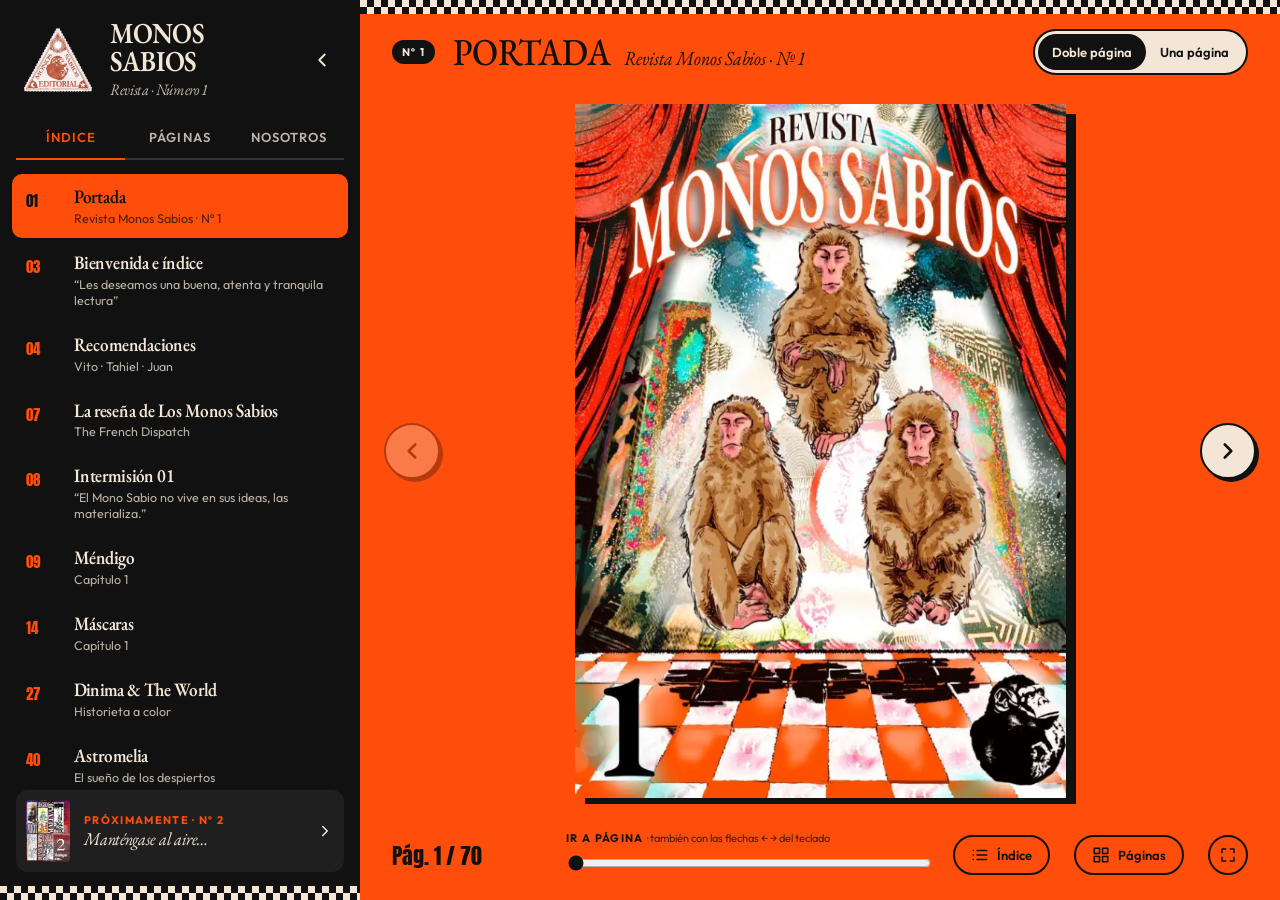
==== index.html @ 13ccc961 "Actualización Monos Sabios" ====
<!doctype html>
<html lang="es">
<head>
<meta charset="utf-8">
<meta name="viewport" content="width=device-width, initial-scale=1">
<title>Monos Sabios — Revista Nº 1</title>
<meta name="description" content="Revista Monos Sabios Nº 1: recomendaciones, historietas, cuentos y más. Leela online.">
<link rel="icon" type="image/png" href="img/logo.png">
<link rel="preconnect" href="https://fonts.googleapis.com">
<link rel="stylesheet" href="https://fonts.googleapis.com/css2?family=Anton&family=EB+Garamond:ital,wght@0,400;0,500;0,600;0,700;1,400;1,500&family=Outfit:wght@300;400;500;600;700&display=swap">
<link rel="stylesheet" href="styles.css">
</head>
<body>
<div class="app" id="app">
  <div class="backdrop" id="backdrop"></div>
  <aside class="sb" id="sb" aria-label="Índice de la revista">
    <div class="sb-head">
      <img src="img/logo.png" alt="Sello Monos Sabios Editorial">
      <div class="brand"><b class="editorial-heading"><span class="compressed-heading">MONOS SABIOS</span></b><i class="editorial-heading"><span class="compressed-heading">Revista · Número 1</span></i></div>
      <button class="iconbtn" id="closeSb" aria-label="Ocultar panel">
        <svg width="22" height="22" viewBox="0 0 24 24" fill="none" stroke="currentColor" stroke-width="2" stroke-linecap="round" stroke-linejoin="round"><path d="M15 18l-6-6 6-6"/></svg>
      </button>
    </div>
    <div class="tabs" role="tablist">
      <button class="tab" role="tab" data-tab="indice" aria-selected="true">Índice</button>
      <button class="tab" role="tab" data-tab="paginas" aria-selected="false">Páginas</button>
      <button class="tab" role="tab" data-tab="nosotros" aria-selected="false">Nosotros</button>
    </div>
    <div class="panel" id="p-indice" role="tabpanel"></div>
    <div class="panel" id="p-paginas" role="tabpanel" hidden><div class="grid" id="grid"></div></div>
    <div class="panel" id="p-nosotros" role="tabpanel" hidden>
      <div class="about">
        <p class="lead editorial-heading"><span class="compressed-heading">Recomendaciones, historietas, cuentos y más — hechos a mano por una editorial independiente.</span></p>
        <p>Esta primera edición fue escrita, dibujada, diseñada y planificada por los tres monos fundadores: <b>Tahiel González Leis</b>, <b>Vito Fortino Blanco</b> y <b>Juan Cruz Arias Pereyra</b>, con la ayuda de Eugenio y Giovanna Colliní.</p>
        <p>Concebida en el “Hábitat” entre febrero y junio de 2026.</p>
        <div class="card">
          <h3 class="editorial-heading"><span class="compressed-heading">Convocatoria abierta pronto</span></h3>
          <div>En las próximas ediciones habrá más artistas. ¿Querés publicar en el Nº 2?</div>
          <a href="#">[LINK AL FORMULARIO] →</a>
        </div>
        <div style="display:flex;flex-direction:column;gap:6px">
          <div class="label">Contacto</div>
          <a href="#">[@INSTAGRAM]</a>
          <a href="#">[EMAIL DE CONTACTO]</a>
        </div>
      </div>
    </div>
    <button class="teaser" id="teaser">
      <img src="" alt="" id="teaserImg">
      <span style="flex-grow:1"><small>Próximamente · Nº 2</small><em class="editorial-heading"><span class="compressed-heading compressed-heading--inline">Manténgase al aire…</span></em></span>
      <svg width="18" height="18" viewBox="0 0 24 24" fill="none" stroke="currentColor" stroke-width="2" stroke-linecap="round" stroke-linejoin="round"><path d="M9 18l6-6-6-6"/></svg>
    </button>
    <div class="checker"></div>
  </aside>

  <main>
    <div class="checker"></div>
    <header class="top">
      <button class="iconbtn open-sb" id="openSb" aria-label="Mostrar índice">
        <svg width="22" height="22" viewBox="0 0 24 24" fill="none" stroke="currentColor" stroke-width="2" stroke-linecap="round"><path d="M4 6h16M4 12h16M4 18h16"/></svg>
      </button>
      <span class="kind" id="kind"></span>
      <div class="titles"><h1 class="editorial-heading" id="title"><span class="compressed-heading compressed-heading--inline" id="titleText"></span></h1><span class="editorial-heading" id="by"><span class="compressed-heading compressed-heading--inline" id="byText"></span></span></div>
      <div class="seggroup" role="group" aria-label="Vista">
        <button class="seg" id="mDouble" aria-pressed="true">Doble página</button>
        <button class="seg" id="mSingle" aria-pressed="false">Una página</button>
      </div>
    </header>
    <section class="stage" id="stage">
      <button class="arrow" id="prev" aria-label="Página anterior">
        <svg width="26" height="26" viewBox="0 0 24 24" fill="none" stroke="currentColor" stroke-width="2.4" stroke-linecap="round" stroke-linejoin="round"><path d="M15 18l-6-6 6-6"/></svg>
      </button>
      <div class="stage-in magazine-viewport" id="stageIn">
        <div class="magazine-transform-layer" id="zoomLayer"><div class="book" id="book"></div></div>
        <button class="zoom-badge" id="zoomBadge" hidden aria-label="Volver al 100%" title="Volver al 100%">100%</button>
      </div>
      <div class="fs-bar" id="fsBar">
        <button class="fs-exit" id="fsExit" aria-label="Salir de pantalla completa" title="Salir de pantalla completa (Esc)">
          <svg width="20" height="20" viewBox="0 0 24 24" fill="none" stroke="currentColor" stroke-width="2" stroke-linecap="round" stroke-linejoin="round"><path d="M9 4v5H4M15 4v5h5M9 20v-5H4M15 20v-5h5"/></svg>
        </button>
      </div>
      <button class="arrow" id="next" aria-label="Página siguiente">
        <svg width="26" height="26" viewBox="0 0 24 24" fill="none" stroke="currentColor" stroke-width="2.4" stroke-linecap="round" stroke-linejoin="round"><path d="M9 18l6-6-6-6"/></svg>
      </button>
    </section>
    <footer class="bottom">
      <div class="counter" id="counter"></div>
      <div class="scrub">
        <label for="range">Ir a página <span style="font-weight:400;letter-spacing:0;text-transform:none;opacity:.75">· también con las flechas ← → del teclado</span></label>
        <input id="range" type="range" min="1" step="1" value="1">
      </div>
      <button class="ghost" id="bIndice">
        <svg width="18" height="18" viewBox="0 0 24 24" fill="none" stroke="currentColor" stroke-width="2" stroke-linecap="round"><path d="M8 6h13M8 12h13M8 18h13M3 6h.01M3 12h.01M3 18h.01"/></svg>Índice
      </button>
      <button class="ghost" id="bPaginas">
        <svg width="18" height="18" viewBox="0 0 24 24" fill="none" stroke="currentColor" stroke-width="2" stroke-linejoin="round"><rect x="3" y="3" width="7" height="7"/><rect x="14" y="3" width="7" height="7"/><rect x="3" y="14" width="7" height="7"/><rect x="14" y="14" width="7" height="7"/></svg>Páginas
      </button>
      <button class="ghost fs-btn" id="fsBtn" aria-label="Pantalla completa" title="Pantalla completa (F)">
        <svg width="18" height="18" viewBox="0 0 24 24" fill="none" stroke="currentColor" stroke-width="2" stroke-linecap="round" stroke-linejoin="round"><path d="M4 9V4h5M20 9V4h-5M4 15v5h5M20 15v5h-5"/></svg>
      </button>
    </footer>
  </main>
</div>

<script src="script.js"></script>
</body>
</html>
---- styles.css ----
:root{--naranja:#FF4D0B;--tinta:#111;--crema:#F4E6D6;--gris:#1f1f1f;--sb:360px;
  /* Tipografía editorial (títulos y subtítulos) */
  --heading-font:'EB Garamond',Georgia,'Times New Roman',serif;
  --heading-compress:0.9;          /* compresión horizontal de los títulos (scaleX) */
  --heading-tracking:-0.02em;      /* interletrado de los títulos */
}
/* ---------- títulos editoriales ---------- */
.editorial-heading{font-family:var(--heading-font);letter-spacing:var(--heading-tracking);font-synthesis:none}
/* El texto se comprime en un span interno; la caja exterior conserva el layout.
   Variante bloque: el span mide 100%/compresión y al escalarse ocupa exactamente el ancho disponible,
   así el texto corta línea en el lugar correcto. */
.compressed-heading{display:block;width:calc(100% / var(--heading-compress));transform:scaleX(var(--heading-compress));transform-origin:left center}
/* Variante en línea (títulos de una línea junto a otros elementos): el JS ajusta margin-right
   para que no quede hueco a la derecha. */
.compressed-heading--inline{display:inline-block;width:auto;max-width:none}
.compressed-heading--center{transform-origin:center center;margin-left:calc((100% - 100% / var(--heading-compress)) / 2)}
*{box-sizing:border-box}
html,body{margin:0;height:100%}
body{background:var(--naranja);color:var(--tinta);font-family:Outfit,Helvetica,Arial,sans-serif;overflow:hidden}
button{font-family:inherit;cursor:pointer}
a{color:var(--naranja)}a:hover{color:#ff7a45}
.checker{background:repeating-conic-gradient(var(--tinta) 0 25%,var(--crema) 0 50%) 0 0/14px 14px;height:14px;flex-shrink:0}
.app{display:flex;height:100vh;height:100dvh}

/* ---------- panel lateral ---------- */
.sb{width:var(--sb);flex-shrink:0;background:var(--tinta);color:var(--crema);display:flex;flex-direction:column;transition:margin-left .3s ease;z-index:20}
.app.closed .sb{margin-left:calc(var(--sb) * -1)}
.sb-head{display:flex;align-items:center;gap:14px;padding:20px 16px 16px 20px}
.sb-head img{width:76px;height:76px;object-fit:contain}
.brand{flex-grow:1}
.brand b{display:block;font-family:var(--heading-font);font-weight:600;font-size:29px;line-height:.95;text-transform:uppercase}
.brand i{display:block;font-family:var(--heading-font);font-size:16px;color:#c9bdb0;margin-top:4px}
.iconbtn{width:44px;height:44px;border:0;border-radius:10px;background:transparent;color:var(--crema);display:flex;align-items:center;justify-content:center;flex-shrink:0}
.iconbtn:hover{background:#262626}
.tabs{display:flex;padding:0 16px}
.tab{flex:1;height:44px;border:0;border-bottom:2px solid #333;background:transparent;color:#bdb3a8;font-size:13px;font-weight:600;letter-spacing:.08em;text-transform:uppercase}
.tab:hover{color:var(--crema)}
.tab[aria-selected=true]{color:var(--naranja);border-bottom-color:var(--naranja)}
.panel{flex-grow:1;overflow-y:auto;padding:14px 12px 16px;scrollbar-width:thin;scrollbar-color:var(--naranja) #1c1c1c}
.panel[hidden]{display:none}
.sec{display:flex;gap:14px;align-items:flex-start;width:100%;text-align:left;padding:12px 14px;border:0;border-radius:10px;background:transparent;color:var(--crema);margin-bottom:2px}
.sec:hover{background:var(--gris)}
.sec.on{background:var(--naranja);color:var(--tinta)}
.sec .num{font-family:Anton,Impact,sans-serif;font-size:15px;min-width:34px;color:var(--naranja);padding-top:3px}
.sec.on .num{color:var(--tinta)}
.sec .t{display:block;font-family:var(--heading-font);font-size:19px;font-weight:600;line-height:1.15}
.sec .by{display:block;font-size:12.5px;opacity:.75;margin-top:2px}
.grid{display:grid;grid-template-columns:repeat(3,minmax(0,1fr));gap:10px;padding:0 4px}
.th{position:relative;padding:0;border:2px solid transparent;border-radius:6px;background:#1c1c1c;overflow:hidden;aspect-ratio:321/454}
.th:hover{border-color:#8a8078}
.th.on{border-color:var(--naranja)}
.th img{width:100%;height:100%;object-fit:cover;display:block}
.th span{position:absolute;left:4px;bottom:4px;background:var(--tinta);color:var(--crema);font-size:10px;font-weight:600;padding:1px 5px;border-radius:4px}
.th.on span{background:var(--naranja);color:var(--tinta)}
.about{display:flex;flex-direction:column;gap:16px;padding:6px 10px;font-size:15px;line-height:1.55;color:#e6dbcf}
.about p{margin:0}
.about .lead{font-family:var(--heading-font);font-size:23px;line-height:1.25;color:var(--crema)}
.about b{color:var(--crema)}
.card{border:1px solid var(--naranja);border-radius:12px;padding:16px;display:flex;flex-direction:column;gap:8px}
.card h3{margin:0;font-family:var(--heading-font);font-weight:700;font-size:21px;line-height:1.1;color:var(--naranja);text-transform:uppercase}
.label{font-size:12px;letter-spacing:.1em;text-transform:uppercase;color:#9c9186;font-weight:600}
.teaser{margin:0 16px 14px;display:flex;align-items:center;gap:14px;padding:10px;border:0;border-radius:12px;background:var(--gris);color:var(--crema);text-align:left}
.teaser:hover{background:#2a2a2a}
.teaser img{width:44px;height:62px;object-fit:cover;border-radius:4px}
.teaser small{display:block;font-size:11px;letter-spacing:.12em;text-transform:uppercase;color:var(--naranja);font-weight:700}
.teaser em{font-family:var(--heading-font);font-size:18px}

/* ---------- lector ---------- */
main{flex-grow:1;min-width:0;display:flex;flex-direction:column;position:relative}
.top{height:76px;flex-shrink:0;display:flex;align-items:center;gap:18px;padding:0 32px}
.open-sb{display:none;background:var(--tinta)}
.app.closed .open-sb{display:flex}
.kind{background:var(--tinta);color:var(--crema);font-size:11px;font-weight:700;letter-spacing:.12em;text-transform:uppercase;padding:5px 10px;border-radius:999px;white-space:nowrap}
.titles{display:flex;align-items:baseline;gap:14px;flex-grow:1;min-width:0}
.titles h1{margin:0;font-family:var(--heading-font);font-weight:500;font-size:38px;line-height:1;white-space:nowrap;text-transform:uppercase}
.titles > span{font-family:var(--heading-font);font-style:italic;font-size:20px;white-space:nowrap;overflow:hidden;text-overflow:ellipsis;min-width:0}
.seggroup{display:flex;background:var(--crema);border:2px solid var(--tinta);border-radius:999px;padding:3px;flex-shrink:0}
.seg{height:36px;padding:0 14px;border:0;background:transparent;color:var(--tinta);font-size:13px;font-weight:600;border-radius:999px}
.seg[aria-pressed=true]{background:var(--tinta);color:var(--crema)}
.stage{flex-grow:1;min-height:0;display:flex;align-items:center;justify-content:center;gap:28px;padding:8px 24px 12px}
.arrow{width:56px;height:56px;border-radius:50%;border:2px solid var(--tinta);background:var(--crema);color:var(--tinta);display:flex;align-items:center;justify-content:center;flex-shrink:0;box-shadow:3px 3px 0 var(--tinta)}
.arrow:hover:not(:disabled){background:var(--tinta);color:var(--crema)}
.arrow:disabled{opacity:.3;cursor:default}
.stage-in{flex-grow:1;align-self:stretch;min-width:0;display:flex;align-items:center;justify-content:center}
/* ---------- visor con zoom ---------- */
.magazine-viewport{position:relative;overflow:hidden;touch-action:pan-y}
.magazine-transform-layer{transform-origin:50% 50%;transition:transform var(--zoom-ms,150ms) ease-out;will-change:transform}
.magazine-viewport.dragging .magazine-transform-layer{transition:none}
.magazine-viewport.zoomed .pg{cursor:grab}
.magazine-viewport.dragging .pg{cursor:grabbing}
.pg img{-webkit-user-drag:none;user-select:none}
.zoom-badge{position:absolute;right:10px;bottom:10px;z-index:2;height:28px;padding:0 10px;border:2px solid var(--tinta);border-radius:999px;background:var(--crema);color:var(--tinta);font-size:12px;font-weight:700;box-shadow:2px 2px 0 var(--tinta)}
.zoom-badge:hover{background:var(--tinta);color:var(--crema)}
.zoom-badge[hidden]{display:none}
.book{display:flex;gap:2px;background:var(--tinta);box-shadow:10px 10px 0 var(--tinta)}
.pg{padding:0;border:0;background:#fff;display:block;flex-shrink:0}
.pg img{width:100%;height:100%;object-fit:cover;display:block}
.book.flip{animation:flip .28s ease}
@keyframes flip{from{opacity:.25;transform:scale(.985)}to{opacity:1;transform:none}}
.bottom{height:84px;flex-shrink:0;display:flex;align-items:center;gap:24px;padding:0 32px 6px}
.counter{font-family:Anton,Impact,sans-serif;font-size:22px;min-width:150px;white-space:nowrap}
.scrub{flex-grow:1;display:flex;flex-direction:column;gap:2px}
.scrub label{font-size:11px;font-weight:700;letter-spacing:.12em;text-transform:uppercase}
.scrub input{width:100%;accent-color:var(--tinta);height:28px;cursor:pointer}
.ghost{height:40px;padding:0 16px;border:2px solid var(--tinta);border-radius:999px;background:transparent;color:var(--tinta);font-size:13px;font-weight:600;display:flex;align-items:center;gap:8px;white-space:nowrap}
.ghost:hover{background:var(--tinta);color:var(--crema)}
.hint{position:absolute;right:32px;bottom:84px;font-size:12px;opacity:.7}
.backdrop{display:none}
.fs-btn{width:40px;padding:0;justify-content:center;flex-shrink:0}

/* ---------- pantalla completa (se aplica a #stage) ---------- */
.fs-bar{display:none}
.stage.is-fullscreen{position:fixed;inset:0;width:100vw;height:100vh;height:100dvh;z-index:100;background:var(--naranja);padding:16px;gap:0}
.stage:fullscreen{width:100vw;height:100vh}
.stage.is-fullscreen .stage-in{align-self:stretch;height:100%}
.stage.is-fullscreen .arrow{position:absolute;top:50%;margin-top:-28px;z-index:3}
.stage.is-fullscreen #prev{left:18px}
.stage.is-fullscreen #next{right:18px}
.stage.is-fullscreen .fs-bar{display:flex;position:absolute;top:14px;right:16px;z-index:3;align-items:center;gap:10px}
.fs-exit{width:44px;height:44px;border-radius:50%;border:2px solid var(--tinta);background:var(--crema);color:var(--tinta);display:flex;align-items:center;justify-content:center;box-shadow:3px 3px 0 var(--tinta)}
.fs-exit:hover{background:var(--tinta);color:var(--crema)}
.stage.is-fullscreen .arrow,.stage.is-fullscreen .fs-bar,.stage.is-fullscreen .zoom-badge{transition:opacity .35s ease}
.stage.is-fullscreen.fs-idle .arrow,.stage.is-fullscreen.fs-idle .fs-bar,.stage.is-fullscreen.fs-idle .zoom-badge{opacity:0;pointer-events:none}

/* ---------- celular / tablet ---------- */
@media (max-width: 900px){
  body{overflow:auto}
  .sb{position:fixed;inset:0 auto 0 0;width:min(88vw,360px);margin-left:0;transform:translateX(-100%);transition:transform .3s ease}
  .app.mob-open .sb{transform:none}
  .app.mob-open .backdrop{display:block;position:fixed;inset:0;background:rgba(0,0,0,.55);z-index:15}
  .app.closed .sb{margin-left:0}
  .open-sb{display:flex !important}
  .top{height:auto;padding:12px 14px;flex-wrap:wrap;gap:10px}
  .titles{flex-basis:100%;order:3;flex-direction:column;gap:2px}
  .titles h1{font-size:30px;white-space:normal}
  .titles > span{font-size:17px}
  .seggroup{margin-left:auto}
  .seg{height:32px;padding:0 10px;font-size:12px}
  .stage{gap:10px;padding:6px 10px}
  .arrow{width:44px;height:44px}
  .book{box-shadow:6px 6px 0 var(--tinta)}
  .bottom{height:auto;flex-wrap:wrap;gap:12px;padding:10px 14px 16px}
  .counter{min-width:0;font-size:18px}
  .scrub{flex-basis:100%;order:3}
  .ghost{height:36px;padding:0 12px}
  .hint{display:none}
}
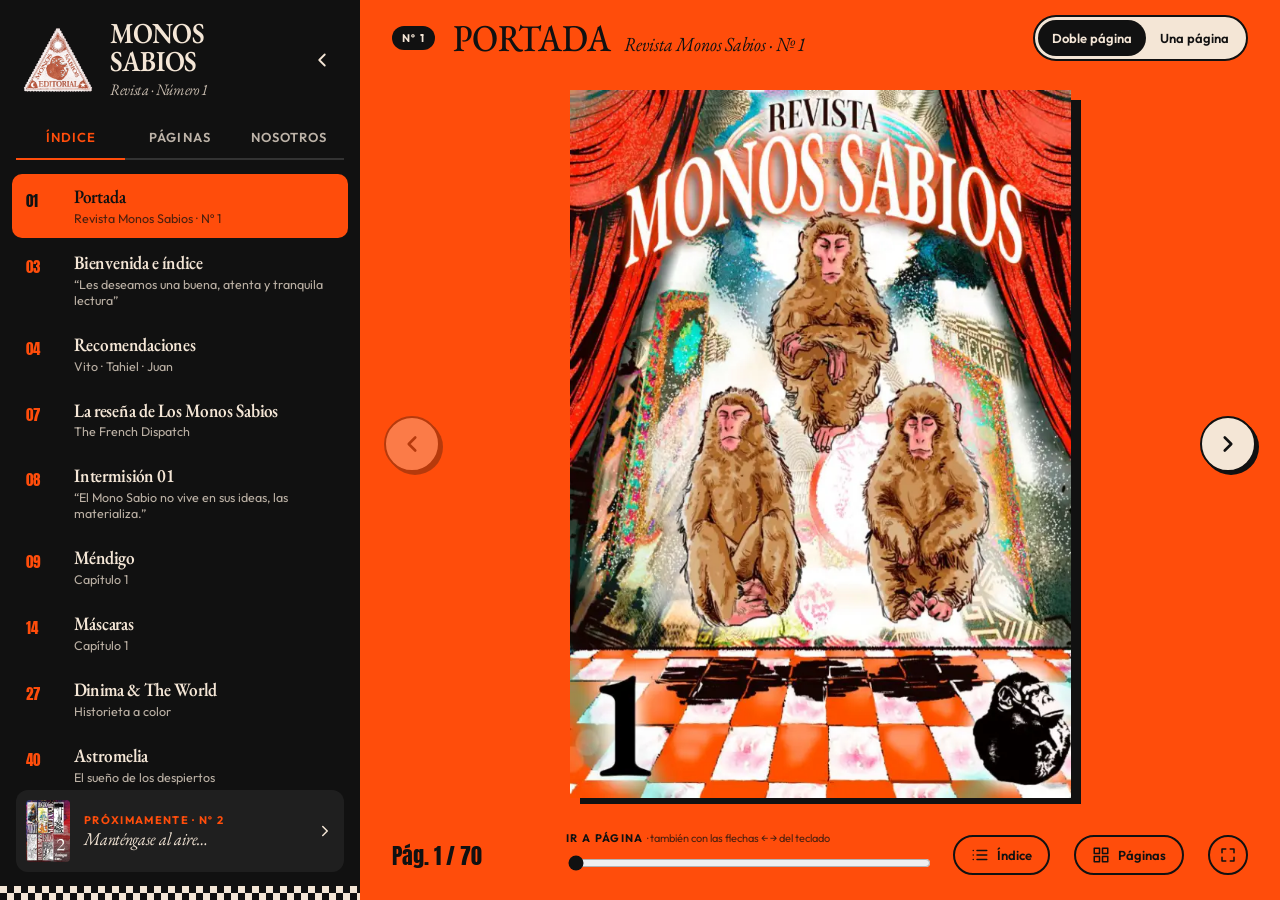
==== commit 7603878b: "Ajustes de diseño y contenido" ====
--- a/index.html
+++ b/index.html
@@ -3,7 +3,7 @@
 <head>
 <meta charset="utf-8">
 <meta name="viewport" content="width=device-width, initial-scale=1">
-<title>Monos Sabios — Revista Nº 1</title>
+<title>Monos Sabios / Revista Nº 1</title>
 <meta name="description" content="Revista Monos Sabios Nº 1: recomendaciones, historietas, cuentos y más. Leela online.">
 <link rel="icon" type="image/png" href="img/logo.png">
 <link rel="preconnect" href="https://fonts.googleapis.com">
@@ -30,7 +30,7 @@
     <div class="panel" id="p-paginas" role="tabpanel" hidden><div class="grid" id="grid"></div></div>
     <div class="panel" id="p-nosotros" role="tabpanel" hidden>
       <div class="about">
-        <p class="lead editorial-heading"><span class="compressed-heading">Recomendaciones, historietas, cuentos y más — hechos a mano por una editorial independiente.</span></p>
+        <p class="lead editorial-heading"><span class="compressed-heading">Recomendaciones, historietas, cuentos y más, hechos a mano por una editorial independiente.</span></p>
         <p>Esta primera edición fue escrita, dibujada, diseñada y planificada por los tres monos fundadores: <b>Tahiel González Leis</b>, <b>Vito Fortino Blanco</b> y <b>Juan Cruz Arias Pereyra</b>, con la ayuda de Eugenio y Giovanna Colliní.</p>
         <p>Concebida en el “Hábitat” entre febrero y junio de 2026.</p>
         <div class="card">
@@ -54,7 +54,6 @@
   </aside>
 
   <main>
-    <div class="checker"></div>
     <header class="top">
       <button class="iconbtn open-sb" id="openSb" aria-label="Mostrar índice">
         <svg width="22" height="22" viewBox="0 0 24 24" fill="none" stroke="currentColor" stroke-width="2" stroke-linecap="round"><path d="M4 6h16M4 12h16M4 18h16"/></svg>
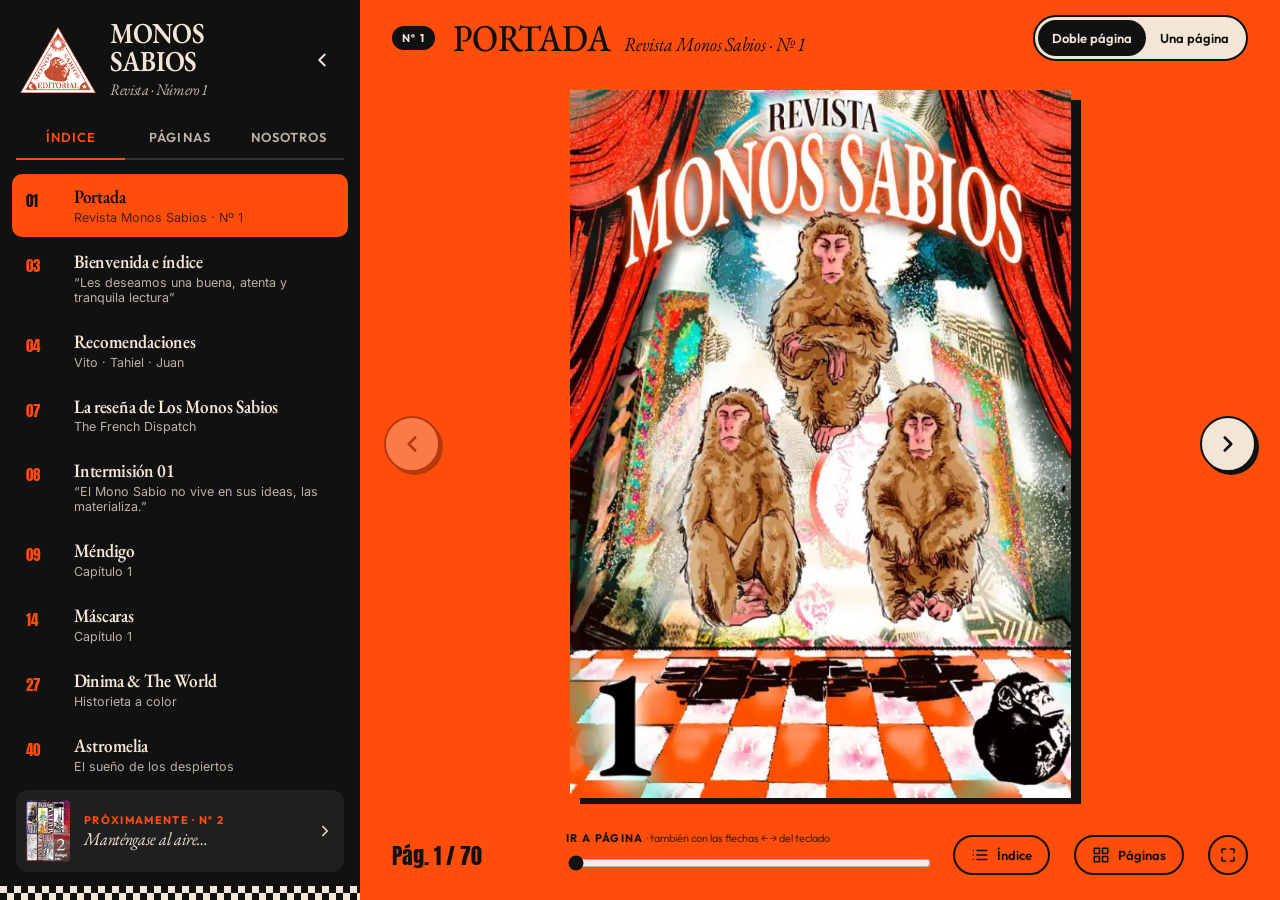
==== commit 3375cd08: "Ajustes de diseño y contenido" ====
--- a/index.html
+++ b/index.html
@@ -5,9 +5,9 @@
 <meta name="viewport" content="width=device-width, initial-scale=1">
 <title>Monos Sabios / Revista Nº 1</title>
 <meta name="description" content="Revista Monos Sabios Nº 1: recomendaciones, historietas, cuentos y más. Leela online.">
-<link rel="icon" type="image/png" href="img/logo.png">
+<link rel="icon" type="image/jpeg" href="favicon.jpeg">
 <link rel="preconnect" href="https://fonts.googleapis.com">
-<link rel="stylesheet" href="https://fonts.googleapis.com/css2?family=Anton&family=EB+Garamond:ital,wght@0,400;0,500;0,600;0,700;1,400;1,500&family=Outfit:wght@300;400;500;600;700&display=swap">
+<link rel="stylesheet" href="https://fonts.googleapis.com/css2?family=Anton&family=EB+Garamond:ital,wght@0,400;0,500;0,600;0,700;1,400;1,500&family=Inter:wght@400;500;600;700&family=Outfit:wght@300;400;500;600;700&display=swap">
 <link rel="stylesheet" href="styles.css">
 </head>
 <body>
@@ -30,14 +30,9 @@
     <div class="panel" id="p-paginas" role="tabpanel" hidden><div class="grid" id="grid"></div></div>
     <div class="panel" id="p-nosotros" role="tabpanel" hidden>
       <div class="about">
-        <p class="lead editorial-heading"><span class="compressed-heading">Recomendaciones, historietas, cuentos y más, hechos a mano por una editorial independiente.</span></p>
+        <p class="lead editorial-heading"><span class="compressed-heading">Nueva Casa del Arte Argentino</span></p>
         <p>Esta primera edición fue escrita, dibujada, diseñada y planificada por los tres monos fundadores: <b>Tahiel González Leis</b>, <b>Vito Fortino Blanco</b> y <b>Juan Cruz Arias Pereyra</b>, con la ayuda de Eugenio y Giovanna Colliní.</p>
         <p>Concebida en el “Hábitat” entre febrero y junio de 2026.</p>
-        <div class="card">
-          <h3 class="editorial-heading"><span class="compressed-heading">Convocatoria abierta pronto</span></h3>
-          <div>En las próximas ediciones habrá más artistas. ¿Querés publicar en el Nº 2?</div>
-          <a href="#">[LINK AL FORMULARIO] →</a>
-        </div>
         <div style="display:flex;flex-direction:column;gap:6px">
           <div class="label">Contacto</div>
           <a href="#">[@INSTAGRAM]</a>
--- a/styles.css
+++ b/styles.css
@@ -3,6 +3,8 @@
   --heading-font:'EB Garamond',Georgia,'Times New Roman',serif;
   --heading-compress:0.9;          /* compresión horizontal de los títulos (scaleX) */
   --heading-tracking:-0.02em;      /* interletrado de los títulos */
+  /* Texto corrido (párrafos, descripciones) */
+  --text-font:'Inter','Helvetica Neue',Helvetica,Arial,sans-serif;
 }
 /* ---------- títulos editoriales ---------- */
 .editorial-heading{font-family:var(--heading-font);letter-spacing:var(--heading-tracking);font-synthesis:none}
@@ -44,7 +46,7 @@
 .sec .num{font-family:Anton,Impact,sans-serif;font-size:15px;min-width:34px;color:var(--naranja);padding-top:3px}
 .sec.on .num{color:var(--tinta)}
 .sec .t{display:block;font-family:var(--heading-font);font-size:19px;font-weight:600;line-height:1.15}
-.sec .by{display:block;font-size:12.5px;opacity:.75;margin-top:2px}
+.sec .by{display:block;font-family:var(--text-font);font-size:12.5px;opacity:.75;margin-top:2px}
 .grid{display:grid;grid-template-columns:repeat(3,minmax(0,1fr));gap:10px;padding:0 4px}
 .th{position:relative;padding:0;border:2px solid transparent;border-radius:6px;background:#1c1c1c;overflow:hidden;aspect-ratio:321/454}
 .th:hover{border-color:#8a8078}
@@ -52,7 +54,7 @@
 .th img{width:100%;height:100%;object-fit:cover;display:block}
 .th span{position:absolute;left:4px;bottom:4px;background:var(--tinta);color:var(--crema);font-size:10px;font-weight:600;padding:1px 5px;border-radius:4px}
 .th.on span{background:var(--naranja);color:var(--tinta)}
-.about{display:flex;flex-direction:column;gap:16px;padding:6px 10px;font-size:15px;line-height:1.55;color:#e6dbcf}
+.about{display:flex;flex-direction:column;gap:16px;padding:6px 10px;font-family:var(--text-font);font-size:15px;line-height:1.55;color:#e6dbcf}
 .about p{margin:0}
 .about .lead{font-family:var(--heading-font);font-size:23px;line-height:1.25;color:var(--crema)}
 .about b{color:var(--crema)}
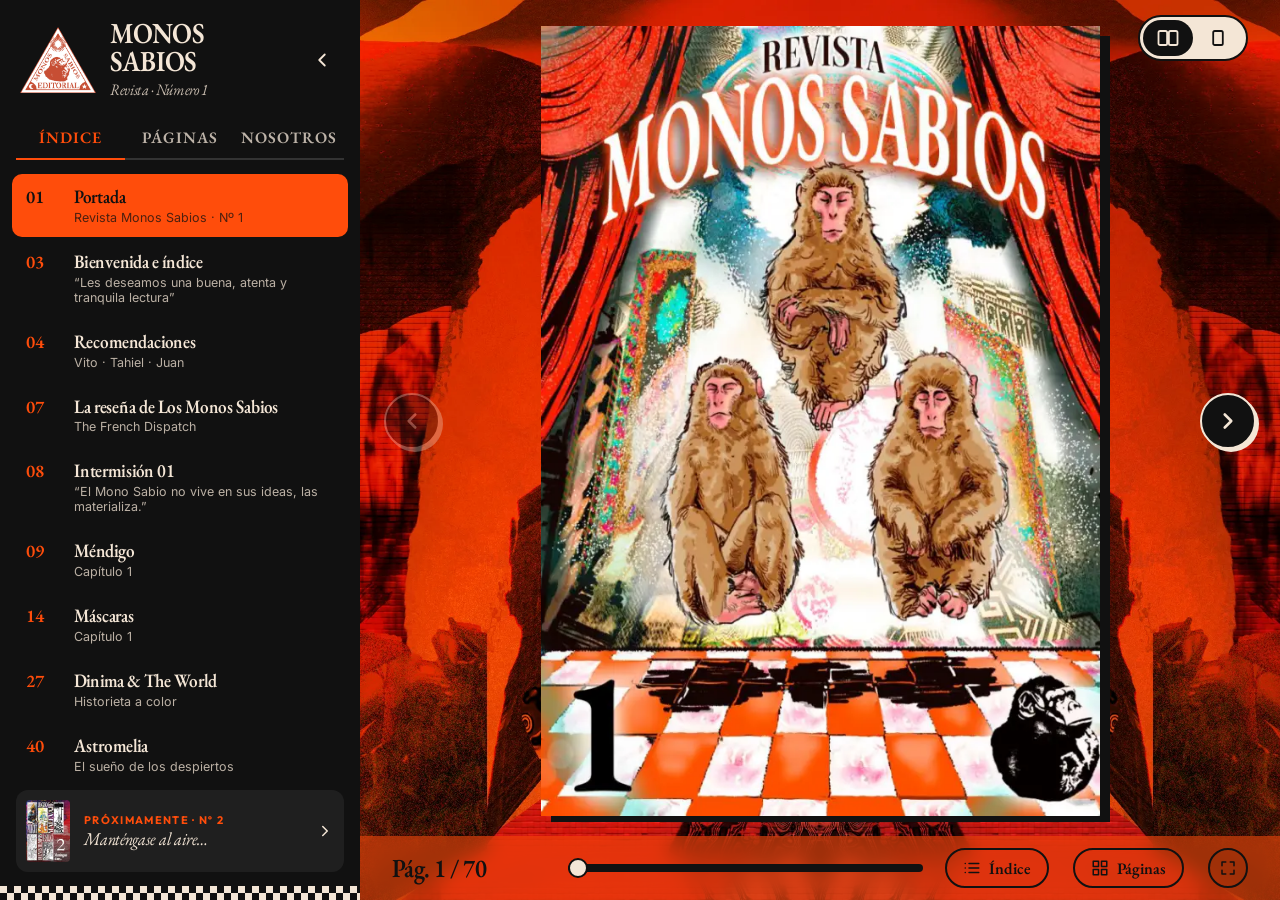
==== commit 0e68dedb: "Ajustes de interfaz editorial" ====
--- a/index.html
+++ b/index.html
@@ -53,11 +53,13 @@
       <button class="iconbtn open-sb" id="openSb" aria-label="Mostrar índice">
         <svg width="22" height="22" viewBox="0 0 24 24" fill="none" stroke="currentColor" stroke-width="2" stroke-linecap="round"><path d="M4 6h16M4 12h16M4 18h16"/></svg>
       </button>
-      <span class="kind" id="kind"></span>
-      <div class="titles"><h1 class="editorial-heading" id="title"><span class="compressed-heading compressed-heading--inline" id="titleText"></span></h1><span class="editorial-heading" id="by"><span class="compressed-heading compressed-heading--inline" id="byText"></span></span></div>
       <div class="seggroup" role="group" aria-label="Vista">
-        <button class="seg" id="mDouble" aria-pressed="true">Doble página</button>
-        <button class="seg" id="mSingle" aria-pressed="false">Una página</button>
+        <button class="seg" id="mDouble" aria-pressed="true" aria-label="Doble página" title="Doble página">
+          <svg class="seg-icon" width="24" height="24" viewBox="0 0 24 24" fill="none" stroke="currentColor" stroke-width="1.8" stroke-linejoin="round" aria-hidden="true"><rect x="2.5" y="5" width="8.6" height="14" rx="1.6"/><rect x="12.9" y="5" width="8.6" height="14" rx="1.6"/></svg>
+        </button>
+        <button class="seg" id="mSingle" aria-pressed="false" aria-label="Una página" title="Una página">
+          <svg class="seg-icon" width="24" height="24" viewBox="0 0 24 24" fill="none" stroke="currentColor" stroke-width="1.8" stroke-linejoin="round" aria-hidden="true"><rect x="7.2" y="5" width="9.6" height="14" rx="1.6"/></svg>
+        </button>
       </div>
     </header>
     <section class="stage" id="stage">
@@ -78,9 +80,9 @@
       </button>
     </section>
     <footer class="bottom">
-      <div class="counter" id="counter"></div>
+      <div class="counter editorial-heading" id="counter"><span class="compressed-heading compressed-heading--inline" id="counterText"></span></div>
       <div class="scrub">
-        <label for="range">Ir a página <span style="font-weight:400;letter-spacing:0;text-transform:none;opacity:.75">· también con las flechas ← → del teclado</span></label>
+        <label for="range" class="sr-only">Ir a página</label>
         <input id="range" type="range" min="1" step="1" value="1">
       </div>
       <button class="ghost" id="bIndice">
--- a/styles.css
+++ b/styles.css
@@ -1,4 +1,7 @@
 :root{--naranja:#FF4D0B;--tinta:#111;--crema:#F4E6D6;--gris:#1f1f1f;--sb:360px;
+  --fondo-pagina:url("img/hero.webp");   /* imagen de fondo del área de lectura */
+  --barra-fondo:rgba(255,77,11,.55);       /* barras superior e inferior sobre la imagen */
+  --barra-blur:10px;                       /* desenfoque del fondo detrás de las barras (ayuda a leer) */
   /* Tipografía editorial (títulos y subtítulos) */
   --heading-font:'EB Garamond',Georgia,'Times New Roman',serif;
   --heading-compress:0.9;          /* compresión horizontal de los títulos (scaleX) */
@@ -35,7 +38,7 @@
 .iconbtn{width:44px;height:44px;border:0;border-radius:10px;background:transparent;color:var(--crema);display:flex;align-items:center;justify-content:center;flex-shrink:0}
 .iconbtn:hover{background:#262626}
 .tabs{display:flex;padding:0 16px}
-.tab{flex:1;height:44px;border:0;border-bottom:2px solid #333;background:transparent;color:#bdb3a8;font-size:13px;font-weight:600;letter-spacing:.08em;text-transform:uppercase}
+.tab{flex:1;height:44px;border:0;border-bottom:2px solid #333;background:transparent;color:#bdb3a8;font-family:var(--heading-font);font-size:16px;font-weight:600;letter-spacing:.06em;text-transform:uppercase}
 .tab:hover{color:var(--crema)}
 .tab[aria-selected=true]{color:var(--naranja);border-bottom-color:var(--naranja)}
 .panel{flex-grow:1;overflow-y:auto;padding:14px 12px 16px;scrollbar-width:thin;scrollbar-color:var(--naranja) #1c1c1c}
@@ -43,7 +46,7 @@
 .sec{display:flex;gap:14px;align-items:flex-start;width:100%;text-align:left;padding:12px 14px;border:0;border-radius:10px;background:transparent;color:var(--crema);margin-bottom:2px}
 .sec:hover{background:var(--gris)}
 .sec.on{background:var(--naranja);color:var(--tinta)}
-.sec .num{font-family:Anton,Impact,sans-serif;font-size:15px;min-width:34px;color:var(--naranja);padding-top:3px}
+.sec .num{font-family:var(--heading-font);font-variant-numeric:lining-nums tabular-nums;font-weight:600;font-size:18px;line-height:1.15;min-width:34px;color:var(--naranja);padding-top:1px}
 .sec.on .num{color:var(--tinta)}
 .sec .t{display:block;font-family:var(--heading-font);font-size:19px;font-weight:600;line-height:1.15}
 .sec .by{display:block;font-family:var(--text-font);font-size:12.5px;opacity:.75;margin-top:2px}
@@ -52,7 +55,7 @@
 .th:hover{border-color:#8a8078}
 .th.on{border-color:var(--naranja)}
 .th img{width:100%;height:100%;object-fit:cover;display:block}
-.th span{position:absolute;left:4px;bottom:4px;background:var(--tinta);color:var(--crema);font-size:10px;font-weight:600;padding:1px 5px;border-radius:4px}
+.th span{position:absolute;left:4px;bottom:4px;background:var(--tinta);color:var(--crema);font-family:var(--heading-font);font-variant-numeric:lining-nums tabular-nums;font-size:12px;font-weight:600;line-height:1.2;padding:1px 6px;border-radius:4px}
 .th.on span{background:var(--naranja);color:var(--tinta)}
 .about{display:flex;flex-direction:column;gap:16px;padding:6px 10px;font-family:var(--text-font);font-size:15px;line-height:1.55;color:#e6dbcf}
 .about p{margin:0}
@@ -68,25 +71,30 @@
 .teaser em{font-family:var(--heading-font);font-size:18px}
 
 /* ---------- lector ---------- */
-main{flex-grow:1;min-width:0;display:flex;flex-direction:column;position:relative}
-.top{height:76px;flex-shrink:0;display:flex;align-items:center;gap:18px;padding:0 32px}
+main{flex-grow:1;min-width:0;display:flex;flex-direction:column;position:relative;background:var(--naranja) var(--fondo-pagina) center center / cover no-repeat}
+.top{position:absolute;top:0;left:0;right:0;z-index:5;height:76px;display:flex;align-items:center;gap:18px;padding:0 32px;pointer-events:none}
+.top > *{pointer-events:auto}
 .open-sb{display:none;background:var(--tinta)}
 .app.closed .open-sb{display:flex}
 .kind{background:var(--tinta);color:var(--crema);font-size:11px;font-weight:700;letter-spacing:.12em;text-transform:uppercase;padding:5px 10px;border-radius:999px;white-space:nowrap}
 .titles{display:flex;align-items:baseline;gap:14px;flex-grow:1;min-width:0}
 .titles h1{margin:0;font-family:var(--heading-font);font-weight:500;font-size:38px;line-height:1;white-space:nowrap;text-transform:uppercase}
 .titles > span{font-family:var(--heading-font);font-style:italic;font-size:20px;white-space:nowrap;overflow:hidden;text-overflow:ellipsis;min-width:0}
-.seggroup{display:flex;background:var(--crema);border:2px solid var(--tinta);border-radius:999px;padding:3px;flex-shrink:0}
-.seg{height:36px;padding:0 14px;border:0;background:transparent;color:var(--tinta);font-size:13px;font-weight:600;border-radius:999px}
+.seggroup{display:flex;background:var(--crema);border:2px solid var(--tinta);border-radius:999px;padding:3px;flex-shrink:0;margin-left:auto}
+.seg{width:50px;height:36px;padding:0;border:0;background:transparent;color:var(--tinta);border-radius:999px;display:inline-flex;align-items:center;justify-content:center;line-height:1;transition:background-color .2s ease,color .2s ease}
 .seg[aria-pressed=true]{background:var(--tinta);color:var(--crema)}
-.stage{flex-grow:1;min-height:0;display:flex;align-items:center;justify-content:center;gap:28px;padding:8px 24px 12px}
-.arrow{width:56px;height:56px;border-radius:50%;border:2px solid var(--tinta);background:var(--crema);color:var(--tinta);display:flex;align-items:center;justify-content:center;flex-shrink:0;box-shadow:3px 3px 0 var(--tinta)}
-.arrow:hover:not(:disabled){background:var(--tinta);color:var(--crema)}
+.seg-icon{display:block;flex-shrink:0}
+.seg:hover:not([aria-pressed=true]){background:rgba(17,17,17,.08)}
+.seg:focus-visible{outline:2px solid var(--tinta);outline-offset:2px}
+.seg[aria-pressed=true]:focus-visible{outline-color:var(--tinta);box-shadow:inset 0 0 0 2px var(--crema)}
+.stage{flex-grow:1;min-height:0;display:flex;align-items:center;justify-content:center;gap:28px;padding:20px 24px 14px}
+.arrow{width:56px;height:56px;border-radius:50%;border:2px solid var(--crema);background:var(--tinta);color:var(--crema);display:flex;align-items:center;justify-content:center;flex-shrink:0;box-shadow:3px 3px 0 var(--crema)}
+.arrow:hover:not(:disabled){background:var(--crema);color:var(--tinta)}
 .arrow:disabled{opacity:.3;cursor:default}
 .stage-in{flex-grow:1;align-self:stretch;min-width:0;display:flex;align-items:center;justify-content:center}
 /* ---------- visor con zoom ---------- */
 .magazine-viewport{position:relative;overflow:hidden;touch-action:pan-y}
-.magazine-transform-layer{transform-origin:50% 50%;transition:transform var(--zoom-ms,150ms) ease-out;will-change:transform}
+.magazine-transform-layer{position:relative;transform-origin:50% 50%;transition:transform var(--zoom-ms,150ms) ease-out;will-change:transform}
 .magazine-viewport.dragging .magazine-transform-layer{transition:none}
 .magazine-viewport.zoomed .pg{cursor:grab}
 .magazine-viewport.dragging .pg{cursor:grabbing}
@@ -99,12 +107,21 @@
 .pg img{width:100%;height:100%;object-fit:cover;display:block}
 .book.flip{animation:flip .28s ease}
 @keyframes flip{from{opacity:.25;transform:scale(.985)}to{opacity:1;transform:none}}
-.bottom{height:84px;flex-shrink:0;display:flex;align-items:center;gap:24px;padding:0 32px 6px}
-.counter{font-family:Anton,Impact,sans-serif;font-size:22px;min-width:150px;white-space:nowrap}
+.bottom{height:64px;flex-shrink:0;display:flex;align-items:center;gap:24px;padding:0 32px;background:var(--barra-fondo);-webkit-backdrop-filter:blur(var(--barra-blur));backdrop-filter:blur(var(--barra-blur))}
+.counter{font-family:var(--heading-font);font-variant-numeric:lining-nums tabular-nums;font-weight:600;font-size:26px;min-width:150px;white-space:nowrap}
 .scrub{flex-grow:1;display:flex;flex-direction:column;gap:2px}
 .scrub label{font-size:11px;font-weight:700;letter-spacing:.12em;text-transform:uppercase}
-.scrub input{width:100%;accent-color:var(--tinta);height:28px;cursor:pointer}
-.ghost{height:40px;padding:0 16px;border:2px solid var(--tinta);border-radius:999px;background:transparent;color:var(--tinta);font-size:13px;font-weight:600;display:flex;align-items:center;gap:8px;white-space:nowrap}
+.sr-only{position:absolute;width:1px;height:1px;padding:0;margin:-1px;overflow:hidden;clip:rect(0 0 0 0);white-space:nowrap;border:0}
+.scrub input{width:100%;accent-color:var(--crema);height:28px;cursor:pointer}
+/* barra de páginas: riel negro, parte recorrida y botón claros (--fill lo actualiza script.js) */
+.scrub input{-webkit-appearance:none;appearance:none;background:transparent;--fill:0%}
+.scrub input::-webkit-slider-runnable-track{height:8px;border-radius:999px;background:linear-gradient(to right,var(--crema) 0 var(--fill),var(--tinta) var(--fill) 100%)}
+.scrub input::-moz-range-track{height:8px;border-radius:999px;background:var(--tinta)}
+.scrub input::-moz-range-progress{height:8px;border-radius:999px;background:var(--crema)}
+.scrub input::-webkit-slider-thumb{-webkit-appearance:none;appearance:none;width:20px;height:20px;margin-top:-6px;border-radius:50%;background:var(--crema);border:2px solid var(--tinta)}
+.scrub input::-moz-range-thumb{width:16px;height:16px;border-radius:50%;background:var(--crema);border:2px solid var(--tinta)}
+.scrub input:focus-visible{outline:2px solid var(--tinta);outline-offset:4px;border-radius:999px}
+.ghost{height:40px;padding:0 16px;border:2px solid var(--tinta);border-radius:999px;background:transparent;color:var(--tinta);font-family:var(--heading-font);font-size:16px;font-weight:600;display:flex;align-items:center;gap:8px;white-space:nowrap}
 .ghost:hover{background:var(--tinta);color:var(--crema)}
 .hint{position:absolute;right:32px;bottom:84px;font-size:12px;opacity:.7}
 .backdrop{display:none}
@@ -112,7 +129,7 @@
 
 /* ---------- pantalla completa (se aplica a #stage) ---------- */
 .fs-bar{display:none}
-.stage.is-fullscreen{position:fixed;inset:0;width:100vw;height:100vh;height:100dvh;z-index:100;background:var(--naranja);padding:16px;gap:0}
+.stage.is-fullscreen{position:fixed;inset:0;width:100vw;height:100vh;height:100dvh;z-index:100;background:var(--naranja) var(--fondo-pagina) center center / cover no-repeat;padding:16px;gap:0}
 .stage:fullscreen{width:100vw;height:100vh}
 .stage.is-fullscreen .stage-in{align-self:stretch;height:100%}
 .stage.is-fullscreen .arrow{position:absolute;top:50%;margin-top:-28px;z-index:3}
@@ -132,18 +149,30 @@
   .app.mob-open .backdrop{display:block;position:fixed;inset:0;background:rgba(0,0,0,.55);z-index:15}
   .app.closed .sb{margin-left:0}
   .open-sb{display:flex !important}
-  .top{height:auto;padding:12px 14px;flex-wrap:wrap;gap:10px}
+  .top{height:auto;padding:12px 14px;gap:10px}
   .titles{flex-basis:100%;order:3;flex-direction:column;gap:2px}
   .titles h1{font-size:30px;white-space:normal}
   .titles > span{font-size:17px}
   .seggroup{margin-left:auto}
-  .seg{height:32px;padding:0 10px;font-size:12px}
-  .stage{gap:10px;padding:6px 10px}
+  .seg{width:46px;height:34px}
+  .stage{gap:10px;padding:64px 10px 8px}
   .arrow{width:44px;height:44px}
   .book{box-shadow:6px 6px 0 var(--tinta)}
-  .bottom{height:auto;flex-wrap:wrap;gap:12px;padding:10px 14px 16px}
-  .counter{min-width:0;font-size:18px}
+  .bottom{height:auto;flex-wrap:wrap;gap:10px;padding:8px 14px 12px}
+  .counter{min-width:0;font-size:21px}
   .scrub{flex-basis:100%;order:3}
-  .ghost{height:36px;padding:0 12px}
+  .ghost{height:36px;padding:0 12px;font-size:15px}
   .hint{display:none}
 }
+
+/* ---------- pase de página (flipbook) ---------- */
+@property --flip-shade{syntax:"<number>";inherits:false;initial-value:0}
+.flip-layer{position:absolute;inset:0;z-index:2;pointer-events:none;perspective:2200px}
+.flip-static,.flip-leaf{position:absolute;top:0}
+.flip-leaf{transform-style:preserve-3d;will-change:transform}
+.flip-face{position:absolute;inset:0;background:#fff;-webkit-backface-visibility:hidden;backface-visibility:hidden;overflow:hidden}
+.flip-face img{width:100%;height:100%;object-fit:cover;display:block}
+.flip-back{transform:rotateY(180deg)}
+/* sombreado mientras la hoja gira (solo opacidad, barato de dibujar) */
+.flip-leaf .flip-face::after{content:"";position:absolute;inset:0;background:linear-gradient(to right,rgba(0,0,0,.35),rgba(0,0,0,0) 45%,rgba(255,255,255,.12));opacity:var(--flip-shade)}
+.flip-leaf .flip-back::after{background:linear-gradient(to left,rgba(0,0,0,.35),rgba(0,0,0,0) 45%,rgba(255,255,255,.12))}
